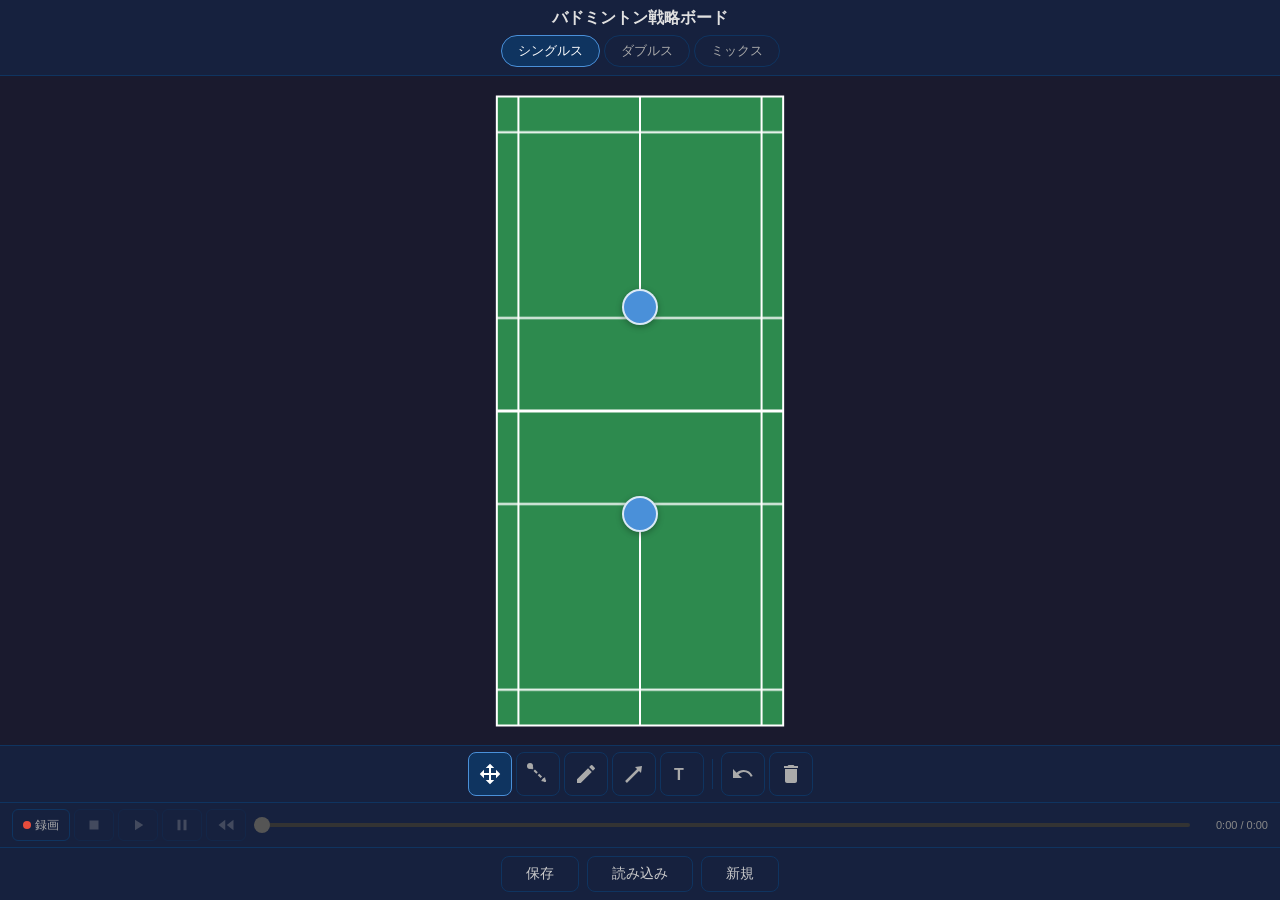
==== index.html @ ad8747ed "バドミントン戦略ボードアプリ 初版 Co-Authored-By: Claude Opus 4.6 <noreply@anthropic.com>" ====
<!DOCTYPE html>
<html lang="ja">
<head>
  <meta charset="UTF-8">
  <meta name="viewport" content="width=device-width, initial-scale=1.0, user-scalable=no">
  <meta name="apple-mobile-web-app-capable" content="yes">
  <meta name="apple-mobile-web-app-status-bar-style" content="black-translucent">
  <title>バドミントン戦略ボード</title>
  <link rel="stylesheet" href="css/style.css">
</head>
<body>
  <!-- ヘッダー -->
  <header id="header">
    <h1>バドミントン戦略ボード</h1>
    <div id="mode-selector">
      <button class="mode-btn active" data-mode="singles">シングルス</button>
      <button class="mode-btn" data-mode="doubles">ダブルス</button>
      <button class="mode-btn" data-mode="mixed">ミックス</button>
    </div>
  </header>

  <!-- コートエリア -->
  <main id="court-container">
    <canvas id="court-canvas"></canvas>
    <canvas id="drawing-canvas"></canvas>
    <div id="players-layer"></div>
    <div id="text-input-overlay" class="hidden">
      <textarea id="text-input-field" placeholder="テキストを入力"></textarea>
      <div id="text-input-actions">
        <button id="text-confirm-btn">確定</button>
        <button id="text-cancel-btn">キャンセル</button>
      </div>
    </div>
  </main>

  <!-- ツールバー -->
  <div id="toolbar">
    <div id="tool-buttons">
      <button class="tool-btn active" data-tool="move" title="選手を移動">
        <svg viewBox="0 0 24 24" width="24" height="24"><path d="M13 6v5h5V7.75L22.25 12 18 16.25V13h-5v5h3.25L12 22.25 7.75 18H11v-5H6v3.25L1.75 12 6 7.75V11h5V6H7.75L12 1.75 16.25 6H13z" fill="currentColor"/></svg>
      </button>
      <button class="tool-btn" data-tool="shuttle" title="シャトル軌道">
        <svg viewBox="0 0 24 24" width="24" height="24"><circle cx="4" cy="4" r="3" fill="currentColor"/><line x1="4" y1="4" x2="20" y2="20" stroke="currentColor" stroke-width="2" stroke-dasharray="4,2"/><polygon points="20,20 15,19 19,15" fill="currentColor"/></svg>
      </button>
      <button class="tool-btn" data-tool="freehand" title="フリーハンド">
        <svg viewBox="0 0 24 24" width="24" height="24"><path d="M3 17.25V21h3.75L17.81 9.94l-3.75-3.75L3 17.25zM20.71 7.04a1 1 0 000-1.41l-2.34-2.34a1 1 0 00-1.41 0l-1.83 1.83 3.75 3.75 1.83-1.83z" fill="currentColor"/></svg>
      </button>
      <button class="tool-btn" data-tool="arrow" title="矢印">
        <svg viewBox="0 0 24 24" width="24" height="24"><line x1="4" y1="20" x2="18" y2="6" stroke="currentColor" stroke-width="2.5"/><polygon points="20,4 13,5 19,11" fill="currentColor"/></svg>
      </button>
      <button class="tool-btn" data-tool="text" title="テキスト">
        <svg viewBox="0 0 24 24" width="24" height="24"><text x="4" y="18" font-size="16" font-weight="bold" fill="currentColor">T</text></svg>
      </button>
      <div class="tool-separator"></div>
      <button class="tool-btn" id="undo-btn" title="元に戻す">
        <svg viewBox="0 0 24 24" width="24" height="24"><path d="M12.5 8c-2.65 0-5.05 1.04-6.83 2.73L2 7v9h9l-3.62-3.62A7.98 7.98 0 0112.5 10c3.26 0 6.05 1.95 7.29 4.75l1.89-.75A9.98 9.98 0 0012.5 8z" fill="currentColor"/></svg>
      </button>
      <button class="tool-btn" id="clear-drawing-btn" title="描画をクリア">
        <svg viewBox="0 0 24 24" width="24" height="24"><path d="M6 19c0 1.1.9 2 2 2h8c1.1 0 2-.9 2-2V7H6v12zM19 4h-3.5l-1-1h-5l-1 1H5v2h14V4z" fill="currentColor"/></svg>
      </button>
    </div>
  </div>

  <!-- 録画・再生コントロール -->
  <div id="playback-bar">
    <div id="playback-buttons">
      <button class="playback-btn" id="rec-btn" title="録画">
        <span class="rec-dot"></span> 録画
      </button>
      <button class="playback-btn" id="stop-btn" title="停止" disabled>
        <svg viewBox="0 0 24 24" width="18" height="18"><rect x="6" y="6" width="12" height="12" fill="currentColor"/></svg>
      </button>
      <button class="playback-btn" id="play-btn" title="再生" disabled>
        <svg viewBox="0 0 24 24" width="18" height="18"><polygon points="8,5 19,12 8,19" fill="currentColor"/></svg>
      </button>
      <button class="playback-btn" id="pause-btn" title="一時停止" disabled>
        <svg viewBox="0 0 24 24" width="18" height="18"><rect x="6" y="5" width="4" height="14" fill="currentColor"/><rect x="14" y="5" width="4" height="14" fill="currentColor"/></svg>
      </button>
      <button class="playback-btn" id="rewind-btn" title="巻き戻し" disabled>
        <svg viewBox="0 0 24 24" width="18" height="18"><polygon points="11,5 2,12 11,19" fill="currentColor"/><polygon points="22,5 13,12 22,19" fill="currentColor"/></svg>
      </button>
    </div>
    <input type="range" id="seek-bar" min="0" max="100" value="0" disabled>
    <div id="playback-time">0:00 / 0:00</div>
  </div>

  <!-- 保存・読み込みバー -->
  <div id="save-bar">
    <button id="save-btn" class="save-action-btn">保存</button>
    <button id="load-btn" class="save-action-btn">読み込み</button>
    <button id="new-btn" class="save-action-btn">新規</button>
  </div>

  <!-- 保存ダイアログ -->
  <div id="save-dialog" class="dialog-overlay hidden">
    <div class="dialog">
      <h2>戦略を保存</h2>
      <label for="save-title">タイトル</label>
      <input type="text" id="save-title" placeholder="例: ミックス サーブレシーブ攻撃パターン">
      <label for="save-memo">メモ</label>
      <textarea id="save-memo" placeholder="メモを入力（任意）"></textarea>
      <div class="dialog-actions">
        <button id="save-confirm" class="dialog-btn primary">保存</button>
        <button id="save-cancel" class="dialog-btn">キャンセル</button>
      </div>
    </div>
  </div>

  <!-- 読み込みダイアログ -->
  <div id="load-dialog" class="dialog-overlay hidden">
    <div class="dialog">
      <h2>戦略を読み込み</h2>
      <div id="load-list"></div>
      <div class="dialog-actions">
        <button id="load-cancel" class="dialog-btn">閉じる</button>
      </div>
    </div>
  </div>

  <script src="js/court.js"></script>
  <script src="js/players.js"></script>
  <script src="js/drawing.js"></script>
  <script src="js/recorder.js"></script>
  <script src="js/storage.js"></script>
  <script src="js/app.js"></script>
</body>
</html>
---- css/style.css ----
/* リセット */
* {
  margin: 0;
  padding: 0;
  box-sizing: border-box;
  -webkit-tap-highlight-color: transparent;
}

html, body {
  width: 100%;
  height: 100%;
  overflow: hidden;
  font-family: -apple-system, BlinkMacSystemFont, 'Hiragino Sans', sans-serif;
  background: #1a1a2e;
  color: #fff;
  touch-action: none;
  user-select: none;
  -webkit-user-select: none;
}

/* ヘッダー */
#header {
  display: flex;
  flex-direction: column;
  align-items: center;
  padding: 8px 12px;
  background: #16213e;
  border-bottom: 1px solid #0f3460;
}

#header h1 {
  font-size: 16px;
  font-weight: 600;
  margin-bottom: 6px;
  color: #e0e0e0;
}

#mode-selector {
  display: flex;
  gap: 4px;
}

.mode-btn {
  padding: 6px 16px;
  border: 1px solid #0f3460;
  border-radius: 20px;
  background: transparent;
  color: #aaa;
  font-size: 13px;
  cursor: pointer;
  transition: all 0.2s;
}

.mode-btn.active {
  background: #0f3460;
  color: #fff;
  border-color: #4a90d9;
}

/* コートエリア */
#court-container {
  position: relative;
  flex: 1;
  display: flex;
  justify-content: center;
  align-items: center;
  overflow: hidden;
}

#court-canvas, #drawing-canvas {
  position: absolute;
  top: 50%;
  left: 50%;
  transform: translate(-50%, -50%);
}

#court-canvas {
  z-index: 1;
}

#drawing-canvas {
  z-index: 2;
}

#players-layer {
  position: absolute;
  top: 0;
  left: 0;
  width: 100%;
  height: 100%;
  z-index: 3;
  pointer-events: none;
}

.player-icon {
  position: absolute;
  width: 36px;
  height: 36px;
  border-radius: 50%;
  border: 2px solid rgba(255,255,255,0.8);
  cursor: grab;
  pointer-events: auto;
  touch-action: none;
  transition: box-shadow 0.15s;
  box-shadow: 0 2px 6px rgba(0,0,0,0.3);
}

.player-icon:active {
  cursor: grabbing;
  box-shadow: 0 4px 12px rgba(0,0,0,0.5);
}

.player-icon.male {
  background: #4a90d9;
}

.player-icon.female {
  background: #e74c3c;
}

.player-icon.default {
  background: #4a90d9;
}

/* テキスト入力オーバーレイ */
#text-input-overlay {
  position: absolute;
  z-index: 10;
  background: rgba(0,0,0,0.85);
  border-radius: 8px;
  padding: 12px;
  display: flex;
  flex-direction: column;
  gap: 8px;
}

#text-input-overlay.hidden {
  display: none;
}

#text-input-field {
  width: 200px;
  height: 60px;
  border: 1px solid #4a90d9;
  border-radius: 4px;
  background: #1a1a2e;
  color: #fff;
  font-size: 14px;
  padding: 6px;
  resize: none;
}

#text-input-actions {
  display: flex;
  gap: 8px;
  justify-content: flex-end;
}

#text-input-actions button {
  padding: 4px 12px;
  border: none;
  border-radius: 4px;
  font-size: 13px;
  cursor: pointer;
}

#text-confirm-btn {
  background: #4a90d9;
  color: #fff;
}

#text-cancel-btn {
  background: #555;
  color: #fff;
}

/* ツールバー */
#toolbar {
  display: flex;
  justify-content: center;
  padding: 6px 12px;
  background: #16213e;
  border-top: 1px solid #0f3460;
}

#tool-buttons {
  display: flex;
  gap: 4px;
  align-items: center;
}

.tool-btn {
  width: 44px;
  height: 44px;
  border: 1px solid #0f3460;
  border-radius: 8px;
  background: transparent;
  color: #aaa;
  cursor: pointer;
  display: flex;
  align-items: center;
  justify-content: center;
  transition: all 0.2s;
}

.tool-btn.active {
  background: #0f3460;
  color: #fff;
  border-color: #4a90d9;
}

.tool-separator {
  width: 1px;
  height: 30px;
  background: #0f3460;
  margin: 0 4px;
}

/* 録画・再生バー */
#playback-bar {
  display: flex;
  align-items: center;
  gap: 8px;
  padding: 6px 12px;
  background: #16213e;
  border-top: 1px solid #0f3460;
}

#playback-buttons {
  display: flex;
  gap: 4px;
}

.playback-btn {
  padding: 6px 10px;
  border: 1px solid #0f3460;
  border-radius: 6px;
  background: transparent;
  color: #aaa;
  font-size: 12px;
  cursor: pointer;
  display: flex;
  align-items: center;
  gap: 4px;
  transition: all 0.2s;
}

.playback-btn:disabled {
  opacity: 0.3;
  cursor: not-allowed;
}

.playback-btn.recording {
  color: #e74c3c;
  border-color: #e74c3c;
}

.rec-dot {
  width: 8px;
  height: 8px;
  border-radius: 50%;
  background: #e74c3c;
}

.playback-btn.recording .rec-dot {
  animation: blink 1s infinite;
}

@keyframes blink {
  0%, 100% { opacity: 1; }
  50% { opacity: 0.3; }
}

#seek-bar {
  flex: 1;
  height: 4px;
  -webkit-appearance: none;
  appearance: none;
  background: #333;
  border-radius: 2px;
  outline: none;
}

#seek-bar::-webkit-slider-thumb {
  -webkit-appearance: none;
  width: 16px;
  height: 16px;
  border-radius: 50%;
  background: #4a90d9;
  cursor: pointer;
}

#seek-bar:disabled::-webkit-slider-thumb {
  background: #555;
}

#playback-time {
  font-size: 11px;
  color: #888;
  min-width: 70px;
  text-align: right;
}

/* 保存バー */
#save-bar {
  display: flex;
  justify-content: center;
  gap: 8px;
  padding: 8px 12px;
  background: #16213e;
  border-top: 1px solid #0f3460;
}

.save-action-btn {
  padding: 8px 24px;
  border: 1px solid #0f3460;
  border-radius: 8px;
  background: transparent;
  color: #ccc;
  font-size: 14px;
  cursor: pointer;
  transition: all 0.2s;
}

.save-action-btn:active {
  background: #0f3460;
}

/* ダイアログ */
.dialog-overlay {
  position: fixed;
  top: 0;
  left: 0;
  width: 100%;
  height: 100%;
  background: rgba(0,0,0,0.7);
  z-index: 100;
  display: flex;
  align-items: center;
  justify-content: center;
}

.dialog-overlay.hidden {
  display: none;
}

.dialog {
  background: #1a1a2e;
  border: 1px solid #0f3460;
  border-radius: 12px;
  padding: 20px;
  width: 90%;
  max-width: 400px;
  max-height: 80vh;
  overflow-y: auto;
}

.dialog h2 {
  font-size: 18px;
  margin-bottom: 16px;
  color: #e0e0e0;
}

.dialog label {
  display: block;
  font-size: 13px;
  color: #aaa;
  margin-bottom: 4px;
}

.dialog input[type="text"],
.dialog textarea {
  width: 100%;
  padding: 8px;
  border: 1px solid #0f3460;
  border-radius: 6px;
  background: #0d1117;
  color: #fff;
  font-size: 14px;
  margin-bottom: 12px;
}

.dialog textarea {
  height: 80px;
  resize: vertical;
}

.dialog-actions {
  display: flex;
  justify-content: flex-end;
  gap: 8px;
  margin-top: 8px;
}

.dialog-btn {
  padding: 8px 20px;
  border: 1px solid #0f3460;
  border-radius: 6px;
  background: transparent;
  color: #ccc;
  font-size: 14px;
  cursor: pointer;
}

.dialog-btn.primary {
  background: #4a90d9;
  color: #fff;
  border-color: #4a90d9;
}

.dialog-btn.danger {
  background: #e74c3c;
  color: #fff;
  border-color: #e74c3c;
}

/* 読み込みリスト */
#load-list {
  max-height: 50vh;
  overflow-y: auto;
}

.load-item {
  display: flex;
  justify-content: space-between;
  align-items: center;
  padding: 10px;
  border: 1px solid #0f3460;
  border-radius: 8px;
  margin-bottom: 8px;
  cursor: pointer;
  transition: background 0.2s;
}

.load-item:active {
  background: #0f3460;
}

.load-item-info {
  flex: 1;
}

.load-item-title {
  font-size: 14px;
  font-weight: 600;
  color: #e0e0e0;
}

.load-item-meta {
  font-size: 11px;
  color: #888;
  margin-top: 2px;
}

.load-item-memo {
  font-size: 12px;
  color: #aaa;
  margin-top: 4px;
}

.load-item-delete {
  width: 32px;
  height: 32px;
  border: none;
  border-radius: 6px;
  background: transparent;
  color: #e74c3c;
  font-size: 16px;
  cursor: pointer;
  display: flex;
  align-items: center;
  justify-content: center;
}

.load-empty {
  text-align: center;
  color: #888;
  padding: 30px;
  font-size: 14px;
}

/* レイアウト */
body {
  display: flex;
  flex-direction: column;
  height: 100vh;
  height: 100dvh;
}

#court-container {
  flex: 1;
  min-height: 0;
}
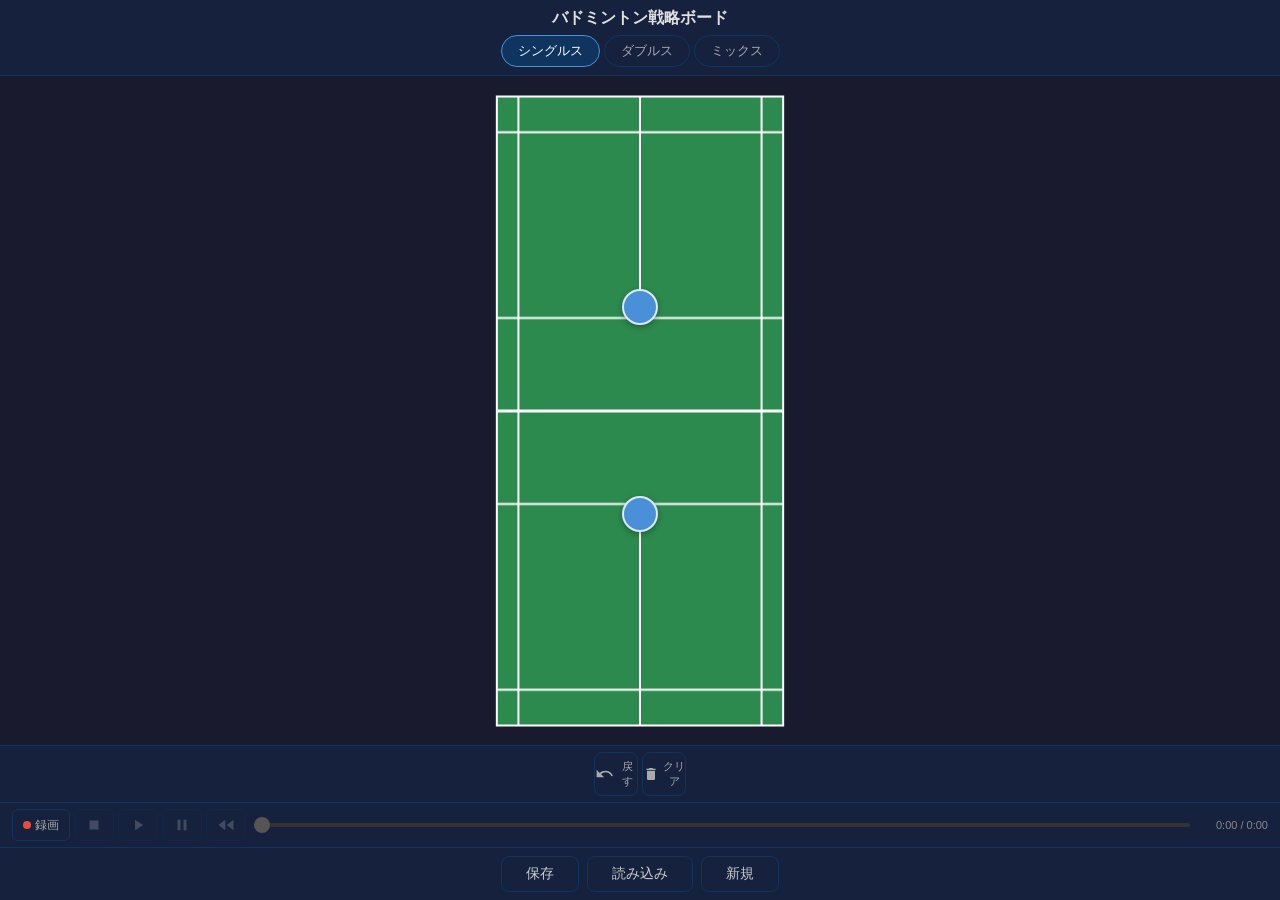
==== commit 43091287: "ツールを簡素化: 選手ドラッグ+フリーハンド描画の自動切り替え - シャトル軌道・矢印・テキストツールを削除 - 選手アイコンの上はドラッグで移動、それ以外はフリーハンド描画 - ツール切り替えボタン" ====
--- a/index.html
+++ b/index.html
@@ -24,39 +24,18 @@
     <canvas id="court-canvas"></canvas>
     <canvas id="drawing-canvas"></canvas>
     <div id="players-layer"></div>
-    <div id="text-input-overlay" class="hidden">
-      <textarea id="text-input-field" placeholder="テキストを入力"></textarea>
-      <div id="text-input-actions">
-        <button id="text-confirm-btn">確定</button>
-        <button id="text-cancel-btn">キャンセル</button>
-      </div>
-    </div>
   </main>
 
   <!-- ツールバー -->
   <div id="toolbar">
     <div id="tool-buttons">
-      <button class="tool-btn active" data-tool="move" title="選手を移動">
-        <svg viewBox="0 0 24 24" width="24" height="24"><path d="M13 6v5h5V7.75L22.25 12 18 16.25V13h-5v5h3.25L12 22.25 7.75 18H11v-5H6v3.25L1.75 12 6 7.75V11h5V6H7.75L12 1.75 16.25 6H13z" fill="currentColor"/></svg>
-      </button>
-      <button class="tool-btn" data-tool="shuttle" title="シャトル軌道">
-        <svg viewBox="0 0 24 24" width="24" height="24"><circle cx="4" cy="4" r="3" fill="currentColor"/><line x1="4" y1="4" x2="20" y2="20" stroke="currentColor" stroke-width="2" stroke-dasharray="4,2"/><polygon points="20,20 15,19 19,15" fill="currentColor"/></svg>
-      </button>
-      <button class="tool-btn" data-tool="freehand" title="フリーハンド">
-        <svg viewBox="0 0 24 24" width="24" height="24"><path d="M3 17.25V21h3.75L17.81 9.94l-3.75-3.75L3 17.25zM20.71 7.04a1 1 0 000-1.41l-2.34-2.34a1 1 0 00-1.41 0l-1.83 1.83 3.75 3.75 1.83-1.83z" fill="currentColor"/></svg>
-      </button>
-      <button class="tool-btn" data-tool="arrow" title="矢印">
-        <svg viewBox="0 0 24 24" width="24" height="24"><line x1="4" y1="20" x2="18" y2="6" stroke="currentColor" stroke-width="2.5"/><polygon points="20,4 13,5 19,11" fill="currentColor"/></svg>
-      </button>
-      <button class="tool-btn" data-tool="text" title="テキスト">
-        <svg viewBox="0 0 24 24" width="24" height="24"><text x="4" y="18" font-size="16" font-weight="bold" fill="currentColor">T</text></svg>
-      </button>
-      <div class="tool-separator"></div>
       <button class="tool-btn" id="undo-btn" title="元に戻す">
         <svg viewBox="0 0 24 24" width="24" height="24"><path d="M12.5 8c-2.65 0-5.05 1.04-6.83 2.73L2 7v9h9l-3.62-3.62A7.98 7.98 0 0112.5 10c3.26 0 6.05 1.95 7.29 4.75l1.89-.75A9.98 9.98 0 0012.5 8z" fill="currentColor"/></svg>
+        <span class="tool-label">戻す</span>
       </button>
       <button class="tool-btn" id="clear-drawing-btn" title="描画をクリア">
         <svg viewBox="0 0 24 24" width="24" height="24"><path d="M6 19c0 1.1.9 2 2 2h8c1.1 0 2-.9 2-2V7H6v12zM19 4h-3.5l-1-1h-5l-1 1H5v2h14V4z" fill="currentColor"/></svg>
+        <span class="tool-label">クリア</span>
       </button>
     </div>
   </div>
--- a/css/style.css
+++ b/css/style.css
@@ -209,6 +209,11 @@
   border-color: #4a90d9;
 }
 
+.tool-btn .tool-label {
+  font-size: 11px;
+  margin-left: 4px;
+}
+
 .tool-separator {
   width: 1px;
   height: 30px;
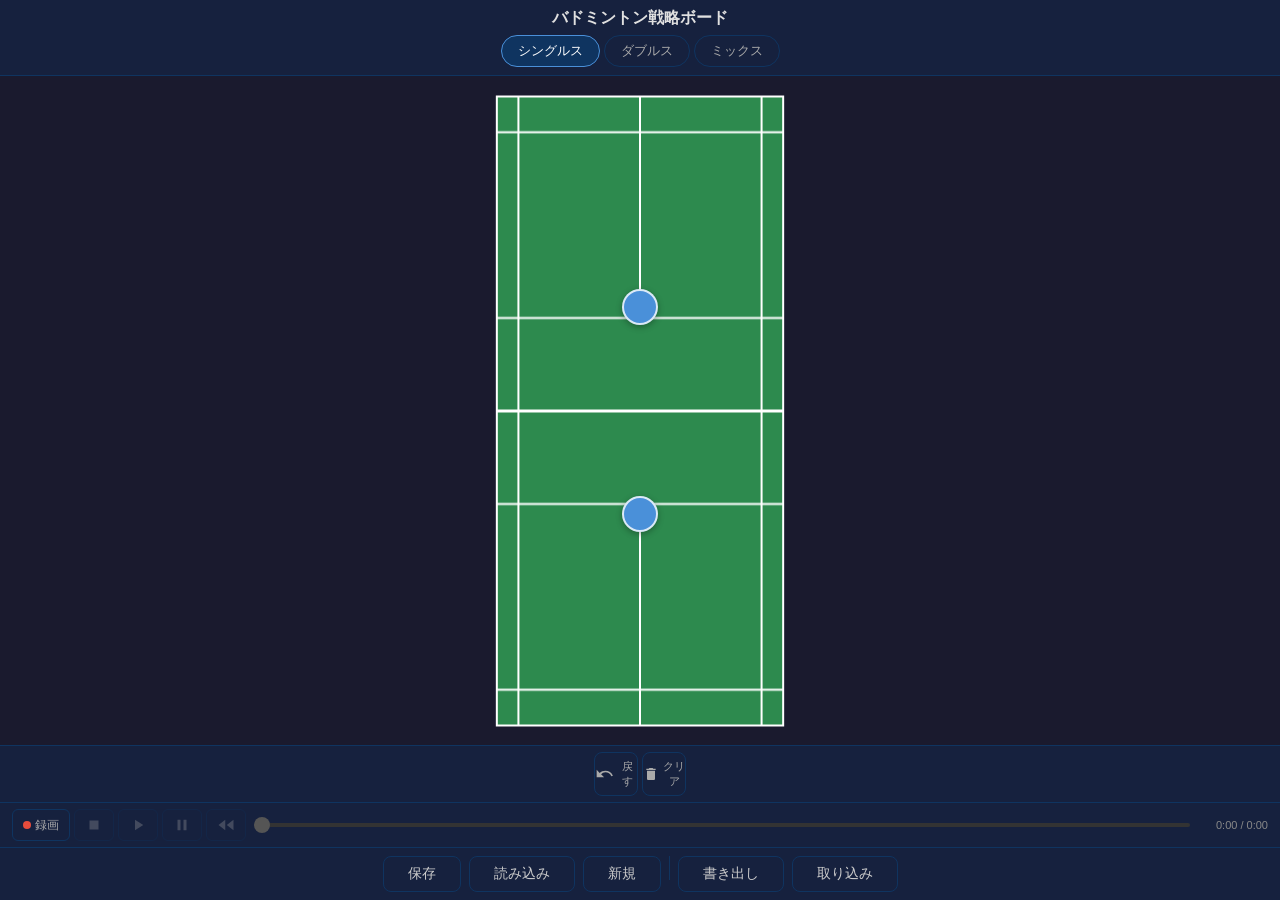
==== commit fb8ef90f: "戦略データのJSONファイル書き出し・取り込み機能を追加 - storage.jsにexportAllStrategies/importStrategies関数を追加 - 書き出し: 全戦略をJSON" ====
--- a/index.html
+++ b/index.html
@@ -68,6 +68,10 @@
     <button id="save-btn" class="save-action-btn">保存</button>
     <button id="load-btn" class="save-action-btn">読み込み</button>
     <button id="new-btn" class="save-action-btn">新規</button>
+    <div class="save-separator"></div>
+    <button id="export-btn" class="save-action-btn">書き出し</button>
+    <button id="import-btn" class="save-action-btn">取り込み</button>
+    <input type="file" id="import-file-input" accept=".json" style="display:none">
   </div>
 
   <!-- 保存ダイアログ -->
--- a/css/style.css
+++ b/css/style.css
@@ -331,6 +331,12 @@
   background: #0f3460;
 }
 
+.save-separator {
+  width: 1px;
+  height: 24px;
+  background: #0f3460;
+}
+
 /* ダイアログ */
 .dialog-overlay {
   position: fixed;
